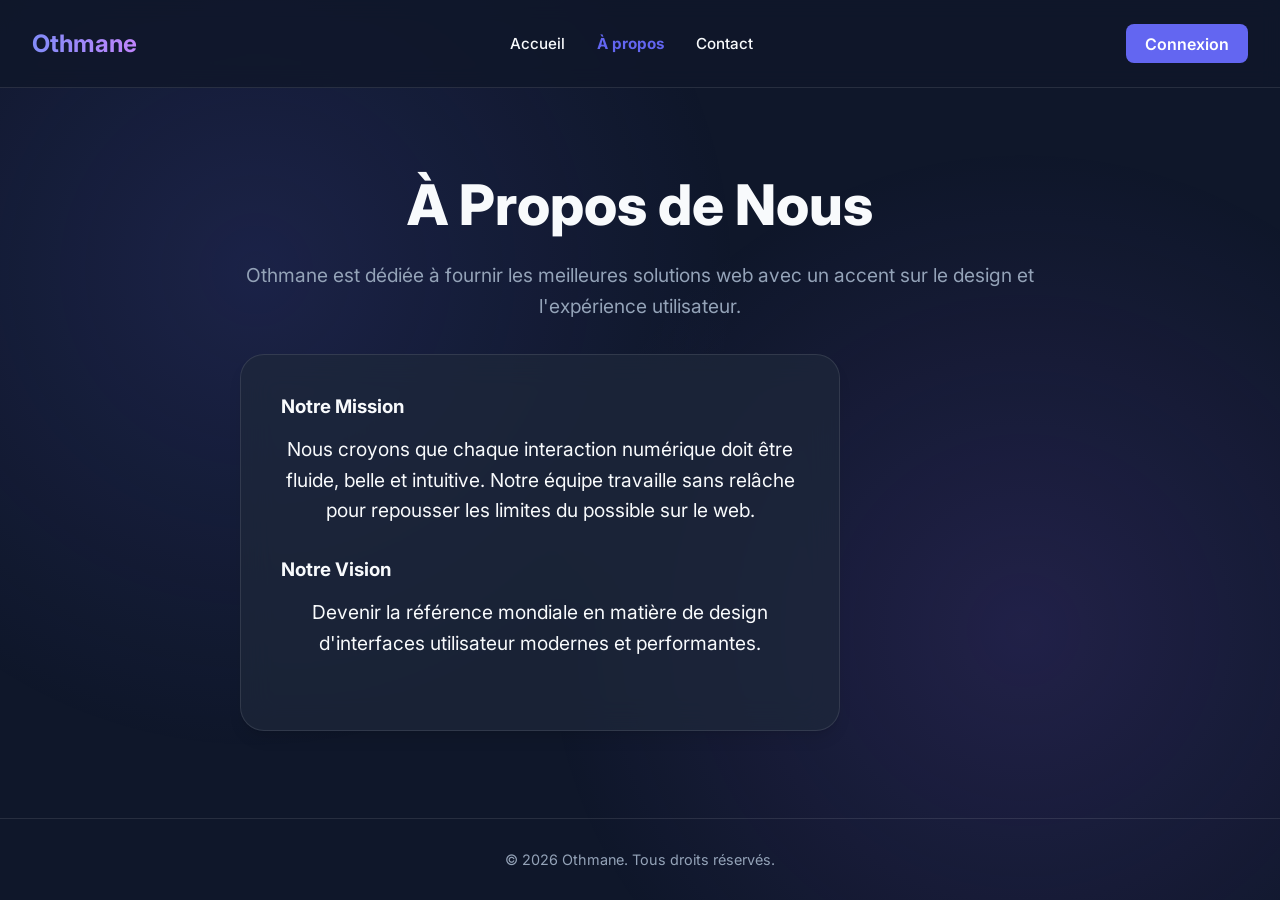
==== About.html @ 0eb3ed8a "first commit" ====
<!DOCTYPE html>
<html lang="fr">
<head>
    <meta charset="UTF-8">
    <meta name="viewport" content="width=device-width, initial-scale=1.0">
    <title>À Propos - Othmane</title>
    <link rel="stylesheet" href="index.css">
</head>
<body>
    <nav>
        <a href="index.html" class="logo">Othmane</a>
        <div class="nav-links">
            <a href="index.html">Accueil</a>
            <a href="About.html">À propos</a>
            <a href="Contact.html">Contact</a>
        </div>
        <a href="login.html" class="btn-login">Connexion</a>
    </nav>

    <main>
        <div class="hero">
            <h1>À Propos de Nous</h1>
            <p>Othmane est dédiée à fournir les meilleures solutions web avec un accent sur le design et l'expérience utilisateur.</p>
            <div class="auth-card" style="max-width: 600px; margin-top: 2rem; text-align: left;">
                <h3 style="margin-bottom: 1rem;">Notre Mission</h3>
                <p style="color: var(--text);">Nous croyons que chaque interaction numérique doit être fluide, belle et intuitive. Notre équipe travaille sans relâche pour repousser les limites du possible sur le web.</p>
                <h3 style="margin-top: 1.5rem; margin-bottom: 1rem;">Notre Vision</h3>
                <p style="color: var(--text);">Devenir la référence mondiale en matière de design d'interfaces utilisateur modernes et performantes.</p>
            </div>
        </div>
    </main>

    <footer>
        <p>&copy; 2026 Othmane. Tous droits réservés.</p>
    </footer>

    <script src="index.js"></script>
</body>
</html>
---- index.css ----
@import url('https://fonts.googleapis.com/css2?family=Inter:wght@300;400;500;600;700&display=swap');

:root {
    --primary: #6366f1;
    --primary-hover: #4f46e5;
    --bg: #0f172a;
    --card-bg: rgba(30, 41, 59, 0.7);
    --text: #f8fafc;
    --text-muted: #94a3b8;
    --border: rgba(255, 255, 255, 0.1);
    --glass-bg: rgba(255, 255, 255, 0.03);
    --glass-border: rgba(255, 255, 255, 0.1);
    --shadow: 0 10px 15px -3px rgba(0, 0, 0, 0.1), 0 4px 6px -2px rgba(0, 0, 0, 0.05);
}

* {
    margin: 0;
    padding: 0;
    box-sizing: border-box;
}

body {
    font-family: 'Inter', sans-serif;
    background-color: var(--bg);
    color: var(--text);
    min-height: 100vh;
    display: flex;
    flex-direction: column;
    overflow-x: hidden;
}

/* Glassmorphism Background */
body::before {
    content: '';
    position: fixed;
    top: 0;
    left: 0;
    width: 100%;
    height: 100%;
    background: radial-gradient(circle at 20% 30%, rgba(99, 102, 241, 0.15) 0%, transparent 40%),
                radial-gradient(circle at 80% 70%, rgba(139, 92, 246, 0.15) 0%, transparent 40%);
    z-index: -1;
}

nav {
    display: flex;
    justify-content: space-between;
    align-items: center;
    padding: 1.5rem 2rem;
    background: rgba(15, 23, 42, 0.8);
    backdrop-filter: blur(10px);
    border-bottom: 1px solid var(--border);
    position: sticky;
    top: 0;
    z-index: 100;
}

.logo {
    font-size: 1.5rem;
    font-weight: 700;
    background: linear-gradient(to right, #818cf8, #c084fc);
    -webkit-background-clip: text;
    -webkit-text-fill-color: transparent;
    text-decoration: none;
}

.nav-links {
    display: flex;
    gap: 2rem;
}

.nav-links a {
    color: var(--text);
    text-decoration: none;
    font-weight: 500;
    transition: color 0.3s ease;
    font-size: 0.95rem;
}

.nav-links a:hover {
    color: var(--primary);
}

.btn-login {
    background: var(--primary);
    color: white;
    padding: 0.6rem 1.2rem;
    border-radius: 0.5rem;
    text-decoration: none;
    font-weight: 600;
    transition: all 0.3s ease;
}

.btn-login:hover {
    background: var(--primary-hover);
    transform: translateY(-1px);
    box-shadow: 0 4px 12px rgba(99, 102, 241, 0.3);
}

main {
    flex: 1;
    display: flex;
    flex-direction: column;
    align-items: center;
    justify-content: center;
    padding: 2rem;
}

.hero {
    text-align: center;
    max-width: 800px;
    animation: fadeIn 1s ease-out;
}

.hero h1 {
    font-size: 3.5rem;
    font-weight: 800;
    margin-bottom: 1.5rem;
    line-height: 1.1;
}

.hero p {
    font-size: 1.2rem;
    color: var(--text-muted);
    margin-bottom: 2rem;
    line-height: 1.6;
}

/* Login Card */
.auth-card {
    background: var(--card-bg);
    backdrop-filter: blur(16px);
    border: 1px solid var(--glass-border);
    padding: 2.5rem;
    border-radius: 1.5rem;
    width: 100%;
    max-width: 400px;
    box-shadow: var(--shadow);
    animation: slideUp 0.6s ease-out;
}

.auth-card h2 {
    font-size: 1.75rem;
    margin-bottom: 0.5rem;
    text-align: center;
}

.auth-card p {
    color: var(--text-muted);
    text-align: center;
    margin-bottom: 2rem;
}

.form-group {
    margin-bottom: 1.5rem;
}

.form-group label {
    display: block;
    margin-bottom: 0.5rem;
    font-size: 0.9rem;
    font-weight: 500;
    color: var(--text-muted);
}

.form-group input {
    width: 100%;
    padding: 0.75rem 1rem;
    background: rgba(15, 23, 42, 0.5);
    border: 1px solid var(--border);
    border-radius: 0.5rem;
    color: white;
    font-family: inherit;
    transition: all 0.3s ease;
}

.form-group input:focus {
    outline: none;
    border-color: var(--primary);
    box-shadow: 0 0 0 2px rgba(99, 102, 241, 0.2);
}

.btn-submit {
    width: 100%;
    padding: 0.75rem;
    background: var(--primary);
    color: white;
    border: none;
    border-radius: 0.5rem;
    font-size: 1rem;
    font-weight: 600;
    cursor: pointer;
    transition: all 0.3s ease;
}

.btn-submit:hover {
    background: var(--primary-hover);
    transform: translateY(-1px);
}

/* Animations */
@keyframes fadeIn {
    from { opacity: 0; }
    to { opacity: 1; }
}

@keyframes slideUp {
    from { opacity: 0; transform: translateY(20px); }
    to { opacity: 1; transform: translateY(0); }
}

footer {
    padding: 2rem;
    text-align: center;
    color: var(--text-muted);
    font-size: 0.9rem;
    border-top: 1px solid var(--border);
}
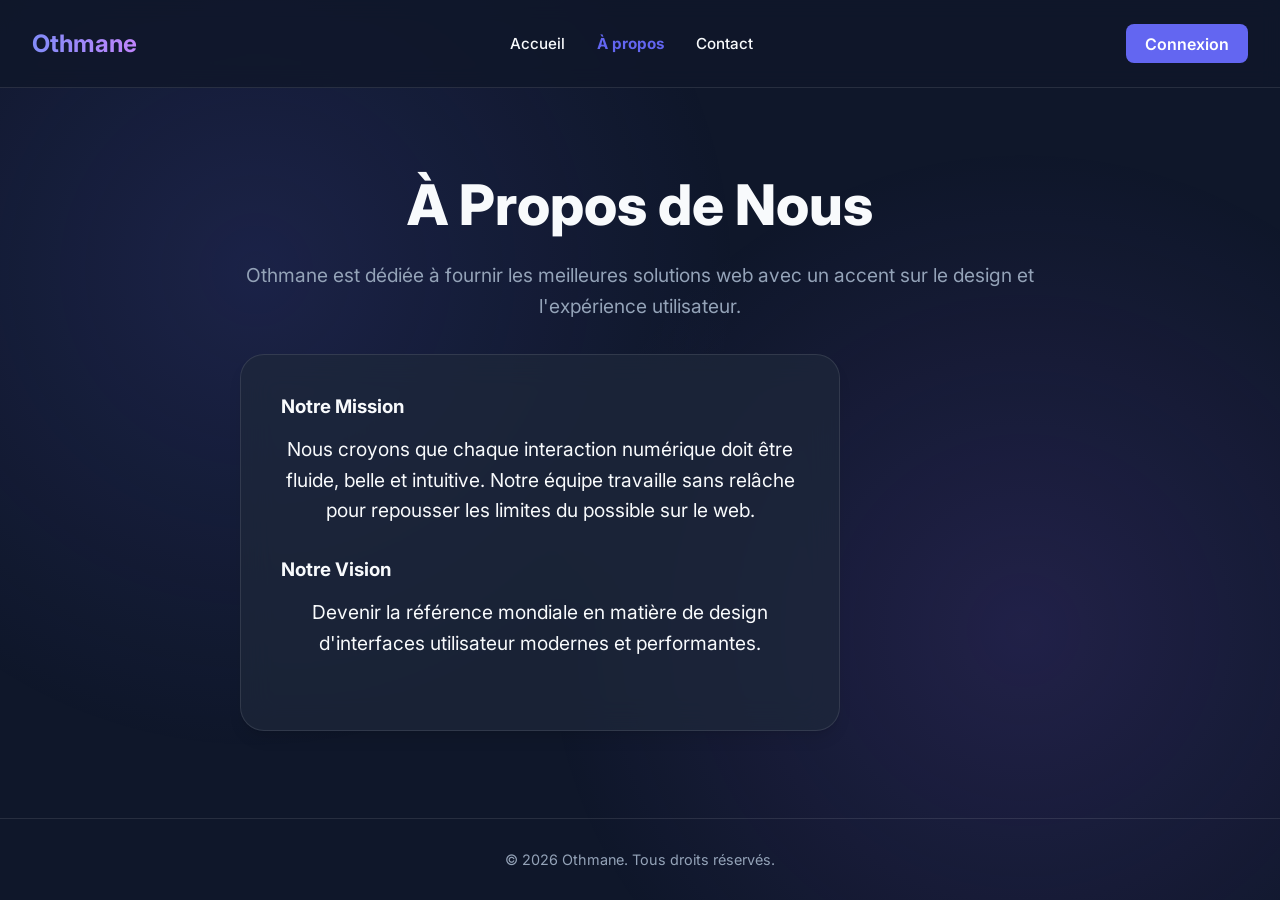
==== commit e8f8c84e: "add modern hamburger menu for mobile" ====
--- a/About.html
+++ b/About.html
@@ -14,7 +14,14 @@
             <a href="About.html">À propos</a>
             <a href="Contact.html">Contact</a>
         </div>
-        <a href="login.html" class="btn-login">Connexion</a>
+        <div class="nav-actions">
+            <a href="login.html" class="btn-login">Connexion</a>
+            <button class="hamburger">
+                <span class="line"></span>
+                <span class="line"></span>
+                <span class="line"></span>
+            </button>
+        </div>
     </nav>
 
     <main>
--- a/index.css
+++ b/index.css
@@ -62,6 +62,7 @@
     -webkit-background-clip: text;
     -webkit-text-fill-color: transparent;
     text-decoration: none;
+    z-index: 101;
 }
 
 .nav-links {
@@ -79,6 +80,12 @@
 
 .nav-links a:hover {
     color: var(--primary);
+}
+
+.nav-actions {
+    display: flex;
+    align-items: center;
+    gap: 1.5rem;
 }
 
 .btn-login {
@@ -89,12 +96,33 @@
     text-decoration: none;
     font-weight: 600;
     transition: all 0.3s ease;
+    z-index: 101;
 }
 
 .btn-login:hover {
     background: var(--primary-hover);
     transform: translateY(-1px);
     box-shadow: 0 4px 12px rgba(99, 102, 241, 0.3);
+}
+
+/* Hamburger Menu */
+.hamburger {
+    display: none;
+    cursor: pointer;
+    background: none;
+    border: none;
+    z-index: 102;
+    padding: 0.5rem;
+}
+
+.hamburger .line {
+    display: block;
+    width: 25px;
+    height: 3px;
+    background-color: var(--text);
+    margin: 5px auto;
+    transition: all 0.3s ease-in-out;
+    border-radius: 3px;
 }
 
 main {
@@ -216,3 +244,83 @@
     font-size: 0.9rem;
     border-top: 1px solid var(--border);
 }
+
+/* Mobile Responsiveness */
+@media (max-width: 768px) {
+    nav {
+        padding: 1rem 1.5rem;
+    }
+
+    .hamburger {
+        display: block;
+    }
+
+    /* Active Hamburger Animation */
+    .hamburger.active .line:nth-child(2) {
+        opacity: 0;
+    }
+    .hamburger.active .line:nth-child(1) {
+        transform: translateY(8px) rotate(45deg);
+    }
+    .hamburger.active .line:nth-child(3) {
+        transform: translateY(-8px) rotate(-45deg);
+    }
+
+    .nav-links {
+        position: fixed;
+        top: 0;
+        right: -100%;
+        width: 80%;
+        height: 100vh;
+        background: rgba(15, 23, 42, 0.95);
+        backdrop-filter: blur(20px);
+        flex-direction: column;
+        align-items: center;
+        justify-content: center;
+        gap: 2.5rem;
+        transition: right 0.4s cubic-bezier(0.77,0.2,0.05,1.0);
+        z-index: 100;
+        box-shadow: -10px 0 30px rgba(0,0,0,0.5);
+    }
+
+    .nav-links.active {
+        right: 0;
+    }
+
+    .nav-links a {
+        font-size: 1.5rem;
+        font-weight: 600;
+    }
+
+    .hero h1 {
+        font-size: 2.5rem;
+    }
+
+    .hero p {
+        font-size: 1.1rem;
+    }
+
+    .auth-card {
+        padding: 2rem 1.5rem;
+        max-width: 95%;
+    }
+}
+
+@media (max-width: 480px) {
+    .logo {
+        font-size: 1.25rem;
+    }
+
+    .btn-login {
+        padding: 0.5rem 1rem;
+        font-size: 0.9rem;
+    }
+
+    .hero h1 {
+        font-size: 2rem;
+    }
+
+    main {
+        padding: 1.5rem 1rem;
+    }
+}
